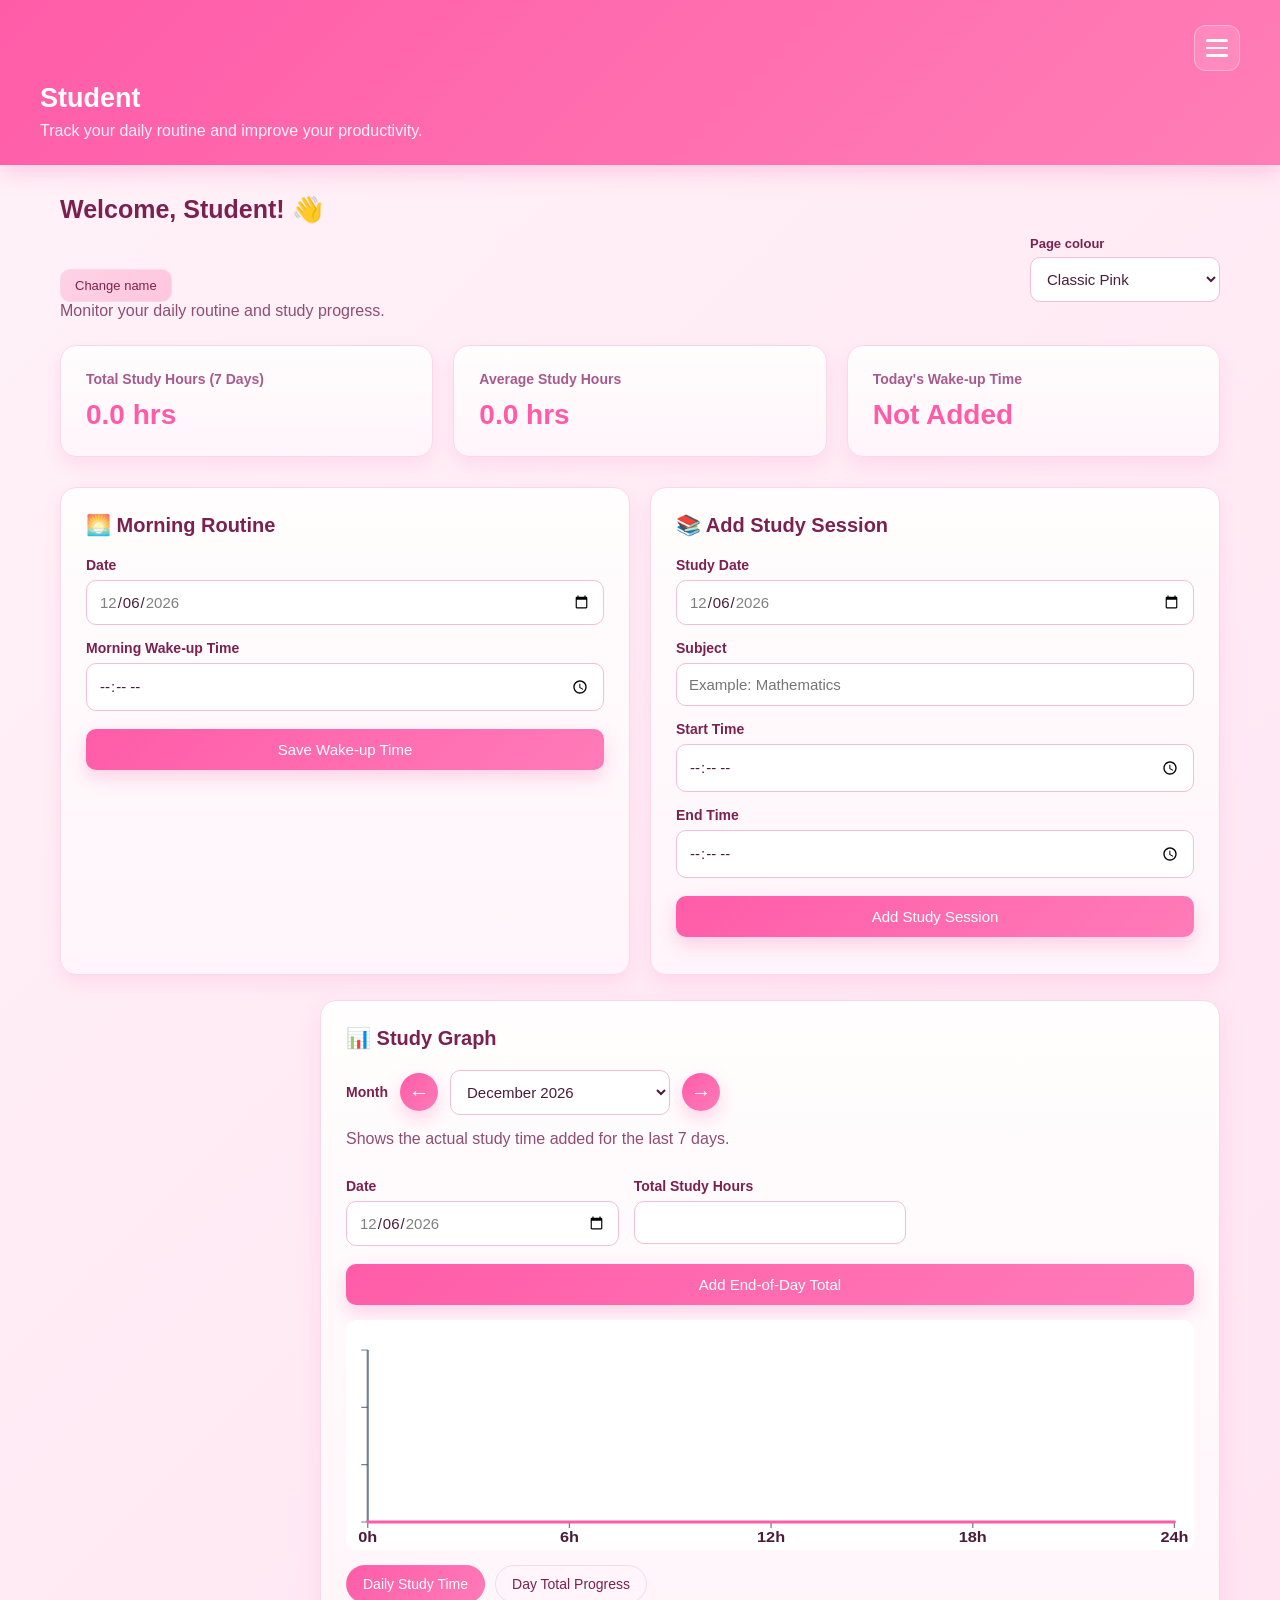
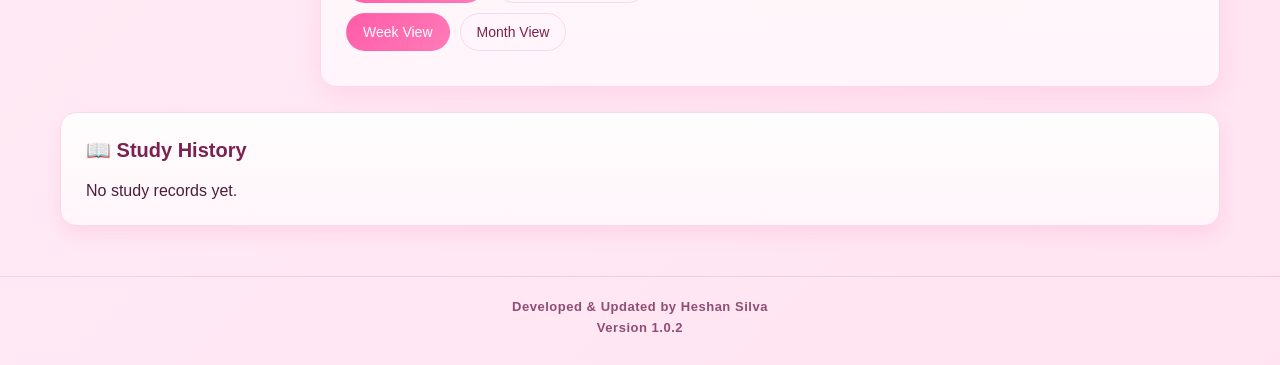
==== index.html @ 275be439 "version1.0.2" ====
<!DOCTYPE html>
<html lang="en">
<head>
<meta charset="UTF-8">
<meta name="viewport" content="width=device-width, initial-scale=1.0">

<title>Student Study Tracker</title>

<link rel="stylesheet" href="style.css">
</head>

<body>

<header>
    <div class="header-top">
        <div class="menu-panel hidden" id="menuPanel">
            <button type="button" id="clearDataBtn" class="menu-clear-btn">Clear data</button>
        </div>

        <button type="button" class="menu-button" id="menuToggle" aria-label="Open menu" aria-expanded="false">
            <span></span>
            <span></span>
            <span></span>
        </button>
    </div>

    <h1 class="header-title">
        <span id="headerUserName">Student</span>
    </h1>
    <p>Track your daily routine and improve your productivity.</p>
</header>

<div class="container">

    <div class="welcome">
        <h2>Welcome, <span id="welcomeName">Student</span>! 👋</h2>
        <div class="welcome-actions">
            <button type="button" id="changeNameBtn" class="small-btn">Change name</button>
            <div class="theme-selector">
                <label for="themeSelect">Page colour</label>
                <select id="themeSelect">
                    <option value="pink">Classic Pink</option>
                    <option value="blue">Ocean Blue</option>
                    <option value="green">Forest Green</option>
                    <option value="purple">Lavender</option>
                </select>
            </div>
        </div>
        <p>Monitor your daily routine and study progress.</p>
    </div>

    <!-- STATISTICS -->

    <div class="stats">

        <div class="stat-card">
            <h3>Total Study Hours (7 Days)</h3>
            <h2 id="totalHours">0 hrs</h2>
        </div>

        <div class="stat-card">
            <h3>Average Study Hours</h3>
            <h2 id="averageHours">0 hrs</h2>
        </div>

        <div class="stat-card">
            <h3>Today's Wake-up Time</h3>
            <h2 id="wakeDisplay">Not Added</h2>
        </div>

    </div>

    <div class="content">

        <!-- WAKE UP FORM -->

        <div class="card">

            <h2>🌅 Morning Routine</h2>

            <form id="wakeForm">

                <label>Date</label>
                <input type="date" id="wakeDate" required>

                <label>Morning Wake-up Time</label>
                <input type="time" id="wakeTime" required>

                <button type="submit" class="full">
                    Save Wake-up Time
                </button>

            </form>

            <p class="message" id="wakeMessage"></p>

        </div>

        <!-- STUDY FORM -->

        <div class="card">

            <h2>📚 Add Study Session</h2>

            <form id="studyForm">

                <label>Study Date</label>
                <input type="date" id="studyDate" required>

                <label>Subject</label>
                <input type="text" id="subject"
                placeholder="Example: Mathematics" required>

                <label>Start Time</label>
                <input type="time" id="startTime" required>

                <label>End Time</label>
                <input type="time" id="endTime" required>

                <button type="submit" class="full">
                    Add Study Session
                </button>

            </form>

            <p class="message" id="studyMessage"></p>

        </div>

    </div>

    <!-- STUDY GRAPH -->

    <div class="card chart-card">

        <h2>📊 Study Graph</h2>

        <div class="month-picker-row">
            <label for="monthPicker">Month</label>
            <button type="button" class="nav-btn" id="prevMonthBtn" aria-label="Previous month">←</button>
            <select id="monthPicker"></select>
            <button type="button" class="nav-btn" id="nextMonthBtn" aria-label="Next month">→</button>
        </div>

        <p id="chartDescription">Shows the actual study time added for the last 7 days.</p>

        <form id="dayTotalForm" class="comparison-form">
            <div class="comparison-row">
                <div>
                    <label>Date</label>
                    <input type="date" id="dayTotalDate" required>
                </div>

                <div>
                    <label>Total Study Hours</label>
                    <input type="number" id="dayTotalHours" min="0" step="0.5" required>
                </div>
            </div>

            <button type="submit" class="full">Add End-of-Day Total</button>
        </form>

        <p class="message" id="comparisonMessage"></p>

        <div class="chart" id="chart"></div>

        <div class="graph-toggle">
            <button type="button" class="toggle-btn active" data-graph="daily">Daily Study Time</button>
            <button type="button" class="toggle-btn" data-graph="progress">Day Total Progress</button>
        </div>

        <div class="graph-toggle range-toggle">
            <button type="button" class="toggle-btn active" data-range="week">Week View</button>
            <button type="button" class="toggle-btn" data-range="month">Month View</button>
        </div>

    </div>

    <!-- HISTORY -->

    <div class="card history">

        <h2>📖 Study History</h2>

        <div id="historyList">
            No study records yet.
        </div>

    </div>

</div>

<footer class="site-footer">
    <div class="site-footer__content">
        <span>Developed &amp; Updated by Heshan Silva</span>
        <span id="appVersion">Version 1.0.2</span>
    </div>
</footer>

<div id="nameModal" class="name-modal hidden" aria-live="polite">
    <div class="name-modal-card">
        <div class="name-modal-icon">✨</div>
        <h3>Welcome, friend!</h3>
        <p>Before we begin, what should we call you?</p>
        <form id="nameForm">
            <input type="text" id="userNameInput" placeholder="Enter your name" maxlength="30" autocomplete="off" required>
            <button type="submit" class="full">Start studying</button>
        </form>
    </div>
</div>

<div id="motivationModal" class="motivation-modal hidden" aria-live="polite">
    <div class="motivation-card">
        <button type="button" id="closeMotivation" class="close-motivation" aria-label="Close motivation">×</button>
        <img id="motivationImage" src="" alt="Motivational illustration" />
        <p id="motivationQuote">You are doing amazing!</p>
    </div>
</div>

<script src="script.js"></script>

</body>
</html>
---- style.css ----
:root {
    --bg-start: #fff2f8;
    --bg-end: #ffe3f1;
    --header-start: #ff5ca8;
    --header-end: #ff7eb6;
    --header-text: #fff1f8;
    --text-main: #4a1d3a;
    --text-heading: #7a214f;
    --text-subtle: #8f4d73;
    --card-bg-1: #fffdfd;
    --card-bg-2: #fff5fa;
    --card-border: #f8d9ea;
    --button-start: #ff5ca8;
    --button-end: #ff7bb8;
    --button-hover-start: #ee4d98;
    --button-hover-end: #ef6cab;
    --button-soft-start: #ffd2e6;
    --button-soft-end: #ffc6dd;
    --input-border: #f1bfd6;
    --input-focus: rgba(255, 107, 180, 0.12);
    --shadow: rgba(255, 110, 180, 0.15);
    --shadow-strong: rgba(255, 92, 168, 0.25);
    --muted-text: #a75b8d;
    --message-color: #c63d7d;
    --modal-overlay: rgba(116, 42, 82, 0.45);
    --select-bg: #fff;
}

body[data-theme="blue"] {
    --bg-start: #eef7ff;
    --bg-end: #dfeeff;
    --header-start: #3a86ff;
    --header-end: #65a9ff;
    --header-text: #edf6ff;
    --text-main: #163a5a;
    --text-heading: #234a73;
    --text-subtle: #4b6f94;
    --card-bg-1: #fafdff;
    --card-bg-2: #edf6ff;
    --card-border: #cfe3ff;
    --button-start: #3a86ff;
    --button-end: #65a9ff;
    --button-hover-start: #2d73d9;
    --button-hover-end: #4a92f5;
    --button-soft-start: #dfeeff;
    --button-soft-end: #cde3ff;
    --input-border: #bdd8ff;
    --input-focus: rgba(58, 134, 255, 0.14);
    --shadow: rgba(58, 134, 255, 0.15);
    --shadow-strong: rgba(58, 134, 255, 0.25);
    --muted-text: #4b6f94;
    --message-color: #1b5db6;
    --modal-overlay: rgba(15, 51, 93, 0.45);
}

body[data-theme="green"] {
    --bg-start: #eefaf2;
    --bg-end: #e3f8ea;
    --header-start: #2a9d68;
    --header-end: #4ec48a;
    --header-text: #eefdf4;
    --text-main: #153f2d;
    --text-heading: #235a43;
    --text-subtle: #527a68;
    --card-bg-1: #fbfffd;
    --card-bg-2: #f1fbf4;
    --card-border: #d2f0dc;
    --button-start: #2a9d68;
    --button-end: #4ec48a;
    --button-hover-start: #228a5b;
    --button-hover-end: #3dba7d;
    --button-soft-start: #e3f8ea;
    --button-soft-end: #d1f3df;
    --input-border: #cdeed9;
    --input-focus: rgba(42, 157, 104, 0.12);
    --shadow: rgba(42, 157, 104, 0.15);
    --shadow-strong: rgba(42, 157, 104, 0.25);
    --muted-text: #4a7f66;
    --message-color: #1d7a54;
    --modal-overlay: rgba(19, 71, 49, 0.45);
}

body[data-theme="purple"] {
    --bg-start: #f5f0ff;
    --bg-end: #ebe0ff;
    --header-start: #7c5cff;
    --header-end: #a57dff;
    --header-text: #f5f1ff;
    --text-main: #2e234b;
    --text-heading: #46386d;
    --text-subtle: #675a88;
    --card-bg-1: #fdfbff;
    --card-bg-2: #f4efff;
    --card-border: #e4d8ff;
    --button-start: #7c5cff;
    --button-end: #a57dff;
    --button-hover-start: #6548d9;
    --button-hover-end: #8b6af0;
    --button-soft-start: #efe7ff;
    --button-soft-end: #e2d5ff;
    --input-border: #d8c8ff;
    --input-focus: rgba(124, 92, 255, 0.12);
    --shadow: rgba(124, 92, 255, 0.15);
    --shadow-strong: rgba(124, 92, 255, 0.25);
    --muted-text: #66579d;
    --message-color: #5b3ec8;
    --modal-overlay: rgba(48, 34, 87, 0.45);
}

* {
    margin: 0;
    padding: 0;
    box-sizing: border-box;
    font-family: Arial, sans-serif;
}

body {
    background: linear-gradient(135deg, var(--bg-start) 0%, var(--bg-end) 100%);
    color: var(--text-main);
}

header {
    background: linear-gradient(135deg, var(--header-start) 0%, var(--header-end) 100%);
    color: white;
    padding: 25px 40px;
    box-shadow: 0 8px 20px var(--shadow-strong);
    position: relative;
}

.header-top {
    position: relative;
    display: flex;
    justify-content: flex-end;
    align-items: center;
    margin-bottom: 12px;
    width: 100%;
}

.menu-button {
    width: 46px;
    height: 46px;
    border: 1px solid rgba(255, 255, 255, 0.35);
    border-radius: 12px;
    background: rgba(255, 255, 255, 0.12);
    display: inline-flex;
    flex-direction: column;
    align-items: center;
    justify-content: center;
    gap: 5px;
    cursor: pointer;
    padding: 0;
    margin: 0;
    box-shadow: none;
}

.menu-button span {
    display: block;
    width: 22px;
    height: 2.5px;
    border-radius: 999px;
    background: #fff;
}

.menu-panel {
    position: absolute;
    top: 56px;
    right: 0;
    background: rgba(255, 255, 255, 0.96);
    border-radius: 12px;
    padding: 10px;
    box-shadow: 0 14px 28px rgba(30, 20, 36, 0.18);
    min-width: 170px;
    z-index: 12;
}

.menu-panel.hidden {
    display: none;
}

.menu-clear-btn {
    width: 100%;
    background: linear-gradient(135deg, var(--header-start) 0%, var(--header-end) 100%);
    color: #fff;
    border: none;
    border-radius: 10px;
    padding: 10px 12px;
    font-size: 14px;
    margin: 0;
    box-shadow: none;
}

.menu-clear-btn:hover {
    background: linear-gradient(135deg, var(--header-end) 0%, var(--header-start) 100%);
}

header h1 {
    font-size: 27px;
}

.header-title {
    display: flex;
    align-items: center;
    gap: 10px;
    flex-wrap: wrap;
}

.header-name-wrap,
.welcome-name-wrap {
    display: flex;
    align-items: center;
    gap: 10px;
    flex-wrap: wrap;
}

.mini-milestone {
    width: 34px;
    height: 34px;
    object-fit: contain;
    border-radius: 0;
    border: none;
    box-shadow: none;
    background: transparent;
    padding: 0;
}

.mini-milestone.hidden {
    display: none;
}

header p {
    margin-top: 8px;
    color: var(--header-text);
}

.container {
    max-width: 1200px;
    margin: auto;
    padding: 30px 20px;
}

.welcome {
    margin-bottom: 25px;
}

.welcome h2 {
    font-size: 25px;
    margin-bottom: 8px;
    color: var(--text-heading);
}

.welcome p {
    color: var(--text-subtle);
}

.welcome-actions {
    display: flex;
    flex-wrap: wrap;
    gap: 18px;
    align-items: end;
    justify-content: space-between;
    margin-top: 12px;
}

.theme-selector {
    min-width: 190px;
    display: flex;
    flex-direction: column;
    gap: 6px;
}

.theme-selector label {
    margin: 0;
    font-size: 13px;
    color: var(--text-heading);
}

.theme-selector select {
    max-width: 220px;
    background: var(--select-bg);
}

.stats {
    display: grid;
    grid-template-columns: repeat(3, 1fr);
    gap: 20px;
    margin-bottom: 30px;
}

.stat-card {
    background: linear-gradient(180deg, var(--card-bg-1) 0%, var(--card-bg-2) 100%);
    padding: 25px;
    border-radius: 16px;
    box-shadow: 0 8px 18px var(--shadow);
    border: 1px solid var(--card-border);
}

.stat-card h3 {
    color: var(--muted-text);
    font-size: 14px;
}

.stat-card h2 {
    margin-top: 12px;
    color: var(--button-start);
    font-size: 28px;
}

.content {
    display: grid;
    grid-template-columns: 1fr 1fr;
    gap: 20px;
}

.card {
    background: linear-gradient(180deg, var(--card-bg-1) 0%, var(--card-bg-2) 100%);
    padding: 25px;
    border-radius: 16px;
    box-shadow: 0 8px 18px var(--shadow);
    border: 1px solid var(--card-border);
}

.card h2 {
    margin-bottom: 20px;
    font-size: 20px;
    color: var(--text-heading);
}

label {
    display: block;
    margin: 15px 0 7px;
    font-weight: bold;
    font-size: 14px;
    color: var(--text-heading);
}

input, select {
    width: 100%;
    padding: 12px;
    border: 1px solid var(--input-border);
    border-radius: 10px;
    outline: none;
    font-size: 15px;
    background: #fff;
    color: var(--text-main);
}

input:focus, select:focus {
    border-color: var(--button-start);
    box-shadow: 0 0 0 3px var(--input-focus);
}

button {
    background: linear-gradient(135deg, var(--button-start) 0%, var(--button-end) 100%);
    color: white;
    border: none;
    padding: 12px 20px;
    border-radius: 10px;
    cursor: pointer;
    font-size: 15px;
    margin-top: 18px;
    box-shadow: 0 8px 18px var(--shadow-strong);
}

button:hover {
    background: linear-gradient(135deg, var(--button-hover-start) 0%, var(--button-hover-end) 100%);
}

.full {
    width: 100%;
}

.chart-card {
    margin-top: 25px;
    margin-left: auto;
    max-width: 900px;
    width: 100%;
    background: linear-gradient(180deg, var(--card-bg-1) 0%, var(--card-bg-2) 100%);
    border: 1px solid var(--card-border);
    box-shadow: 0 10px 24px var(--shadow);
}

.graph-toggle {
    display: flex;
    gap: 10px;
    margin: 15px 0 10px;
    flex-wrap: wrap;
    align-items: center;
}

.range-toggle {
    margin-top: 5px;
}

.toggle-btn {
    background: var(--card-bg-2);
    color: var(--text-heading);
    border: 1px solid var(--card-border);
    padding: 10px 16px;
    border-radius: 999px;
    cursor: pointer;
    font-size: 14px;
    margin: 0;
    box-shadow: none;
}

.toggle-btn.active {
    background: linear-gradient(135deg, var(--button-start) 0%, var(--button-end) 100%);
    color: white;
    border-color: transparent;
}

.comparison-form {
    margin: 15px 0 10px;
}

.month-picker-row {
    display: flex;
    align-items: center;
    gap: 12px;
    margin: 10px 0 15px;
    flex-wrap: wrap;
}

.month-picker-row label {
    margin: 0;
}

.month-picker-row select {
    max-width: 220px;
}

.nav-btn {
    width: 38px;
    height: 38px;
    border-radius: 50%;
    padding: 0;
    margin: 0;
    display: inline-flex;
    align-items: center;
    justify-content: center;
    font-size: 20px;
    line-height: 1;
}

.chart-card .graph-toggle,
.chart-card .month-picker-row {
    position: relative;
    z-index: 1;
}

.name-modal {
    position: fixed;
    inset: 0;
    background: var(--modal-overlay);
    display: flex;
    align-items: center;
    justify-content: center;
    z-index: 1100;
    padding: 20px;
}

.name-modal.hidden,
.motivation-modal.hidden {
    display: none;
}

.name-modal-card {
    width: min(420px, 90vw);
    background: linear-gradient(180deg, var(--card-bg-1) 0%, var(--card-bg-2) 100%);
    border: 1px solid var(--card-border);
    border-radius: 26px;
    box-shadow: 0 20px 45px var(--shadow-strong);
    padding: 28px 22px 22px;
    text-align: center;
}

.name-modal-icon {
    width: 74px;
    height: 74px;
    border-radius: 50%;
    background: linear-gradient(135deg, #ffd7ea 0%, #ffc0dc 100%);
    display: flex;
    align-items: center;
    justify-content: center;
    font-size: 32px;
    margin: 0 auto 16px;
    box-shadow: 0 10px 20px rgba(255, 122, 176, 0.2);
}

.name-modal-card h3 {
    color: var(--text-heading);
    font-size: 28px;
    margin-bottom: 8px;
}

.name-modal-card p {
    color: var(--text-subtle);
    font-size: 16px;
    margin-bottom: 18px;
}

.name-modal-card input {
    margin-top: 0;
    background: #fff;
    border: 1px solid var(--input-border);
}

.name-modal-card button {
    margin-top: 16px;
}

.small-btn {
    background: linear-gradient(135deg, var(--button-soft-start) 0%, var(--button-soft-end) 100%);
    color: var(--text-heading);
    border: 1px solid var(--card-border);
    padding: 8px 14px;
    font-size: 13px;
    margin: 10px 0 0;
    box-shadow: none;
}

.small-btn:hover {
    background: linear-gradient(135deg, var(--card-bg-2) 0%, var(--button-soft-end) 100%);
}

.motivation-modal {
    position: fixed;
    inset: 0;
    background: rgba(74, 29, 58, 0.48);
    display: flex;
    align-items: center;
    justify-content: center;
    z-index: 1000;
    padding: 20px;
}

.motivation-card {
    width: min(420px, 90vw);
    background: linear-gradient(180deg, var(--card-bg-1) 0%, var(--card-bg-2) 100%);
    border: 1px solid var(--card-border);
    border-radius: 24px;
    box-shadow: 0 18px 40px var(--shadow-strong);
    padding: 18px;
    position: relative;
    text-align: center;
    overflow: hidden;
}

.motivation-card img {
    width: 100%;
    height: 260px;
    object-fit: cover;
    border-radius: 18px;
    display: block;
    margin-bottom: 16px;
    border: 2px solid #ffd9eb;
    box-shadow: 0 10px 20px rgba(145, 53, 90, 0.12);
}

.motivation-card p {
    font-size: 18px;
    color: var(--text-heading);
    font-weight: 700;
    line-height: 1.5;
    margin: 0;
}

.close-motivation {
    position: absolute;
    top: 18px;
    right: 18px;
    width: 42px;
    height: 42px;
    padding: 0;
    border: 2px solid var(--card-border);
    border-radius: 50%;
    background: rgba(255, 255, 255, 0.95);
    color: var(--text-heading);
    font-size: 28px;
    font-weight: 300;
    line-height: 1;
    cursor: pointer;
    box-shadow: 0 8px 18px var(--shadow);
    display: flex;
    align-items: center;
    justify-content: center;
    text-align: center;
    z-index: 2;
    transition: transform 0.2s ease, box-shadow 0.2s ease, background 0.2s ease;
}

.close-motivation:hover {
    background: #fff4fa;
    transform: translateY(-1px) scale(1.02);
    box-shadow: 0 10px 22px rgba(128, 40, 74, 0.22);
}

.comparison-row {
    display: grid;
    grid-template-columns: repeat(3, 1fr);
    gap: 15px;
}

#chartDescription {
    color: #8f4d73;
    margin-bottom: 10px;
}

.chart {
    height: 230px;
    background: #fff;
    border-radius: 12px;
    overflow: hidden;
    position: relative;
    margin-top: 15px;
    transition: all 0.45s ease;
}

#chart svg {
    display: block;
    width: 100%;
    height: 100%;
    background: #fff;
    transition: transform 0.45s ease, opacity 0.35s ease;
}

.bar-container {
    display: none;
}

.history {
    margin-top: 25px;
}

.record {
    display: flex;
    justify-content: space-between;
    align-items: center;
    padding: 15px 0;
    border-bottom: 1px solid #f9d9ea;
    gap: 10px;
}

.record small {
    color: var(--text-subtle);
}

.delete {
    background: linear-gradient(135deg, var(--button-start) 0%, var(--button-hover-start) 100%);
    padding: 8px 12px;
    margin: 0;
    font-size: 12px;
}

.delete:hover {
    background: linear-gradient(135deg, var(--button-hover-start) 0%, var(--button-hover-end) 100%);
}

.message {
    margin-top: 12px;
    color: var(--message-color);
    font-size: 14px;
}

.site-footer {
    text-align: center;
    padding: 22px 20px 30px;
    color: var(--text-subtle);
    font-size: 13px;
    font-weight: 700;
    letter-spacing: 0.04em;
    border-top: 1px solid rgba(122, 33, 79, 0.12);
    margin-top: 20px;
}

.site-footer__content {
    display: flex;
    flex-direction: column;
    justify-content: center;
    align-items: center;
    gap: 6px;
}

.site-footer__content span {
    display: inline-block;
}

@media(max-width: 750px) {

    .stats {
        grid-template-columns: 1fr;
    }

    .content {
        grid-template-columns: 1fr;
    }

    .comparison-row {
        grid-template-columns: 1fr;
    }

    .chart {
        height: 260px;
    }

    header {
        padding: 22px;
    }

}
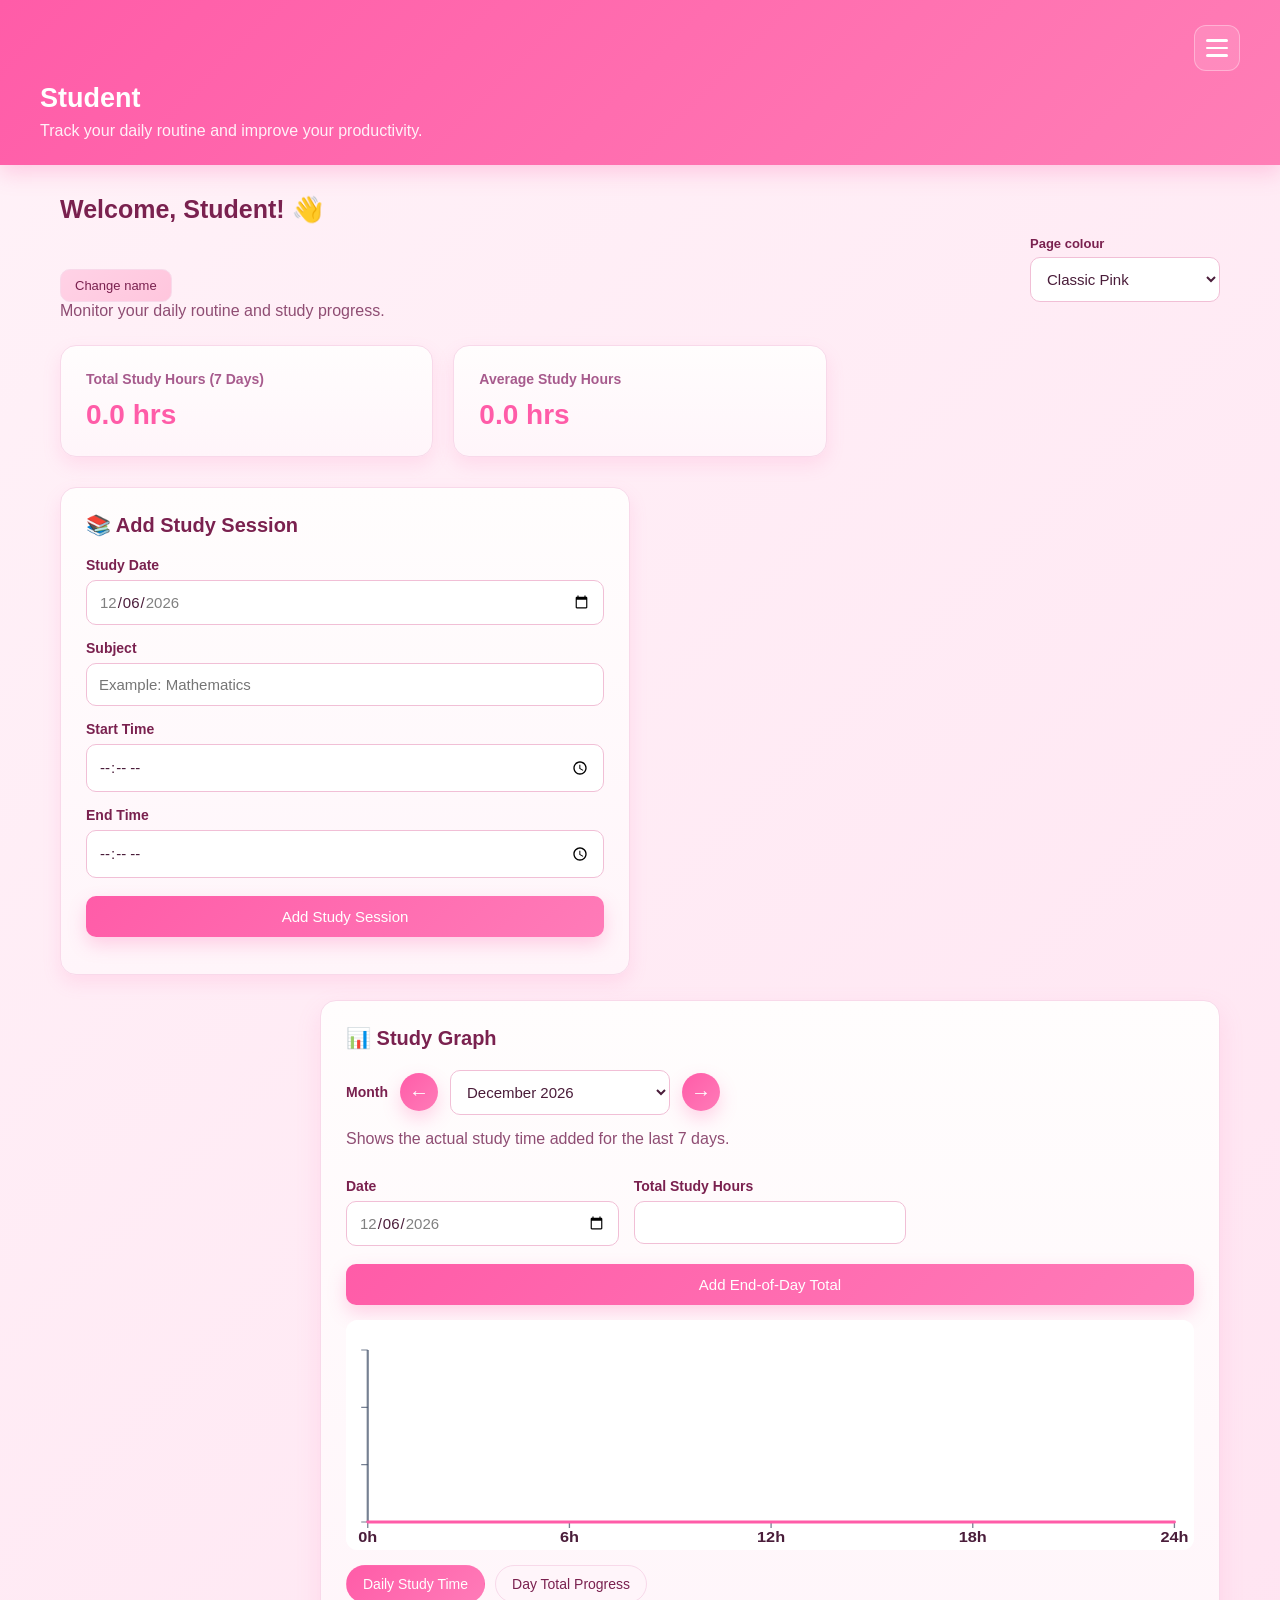
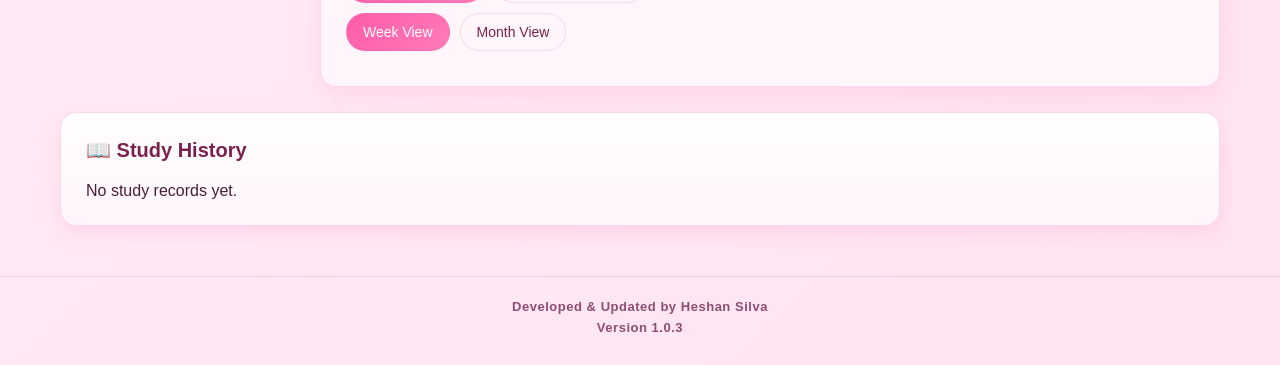
==== commit 7c8cdef0: "version 1.0.3" ====
--- a/index.html
+++ b/index.html
@@ -64,38 +64,9 @@
             <h2 id="averageHours">0 hrs</h2>
         </div>
 
-        <div class="stat-card">
-            <h3>Today's Wake-up Time</h3>
-            <h2 id="wakeDisplay">Not Added</h2>
-        </div>
-
     </div>
 
     <div class="content">
-
-        <!-- WAKE UP FORM -->
-
-        <div class="card">
-
-            <h2>🌅 Morning Routine</h2>
-
-            <form id="wakeForm">
-
-                <label>Date</label>
-                <input type="date" id="wakeDate" required>
-
-                <label>Morning Wake-up Time</label>
-                <input type="time" id="wakeTime" required>
-
-                <button type="submit" class="full">
-                    Save Wake-up Time
-                </button>
-
-            </form>
-
-            <p class="message" id="wakeMessage"></p>
-
-        </div>
 
         <!-- STUDY FORM -->
 
@@ -194,7 +165,7 @@
 <footer class="site-footer">
     <div class="site-footer__content">
         <span>Developed &amp; Updated by Heshan Silva</span>
-        <span id="appVersion">Version 1.0.2</span>
+        <span id="appVersion">Version 1.0.3</span>
     </div>
 </footer>
 
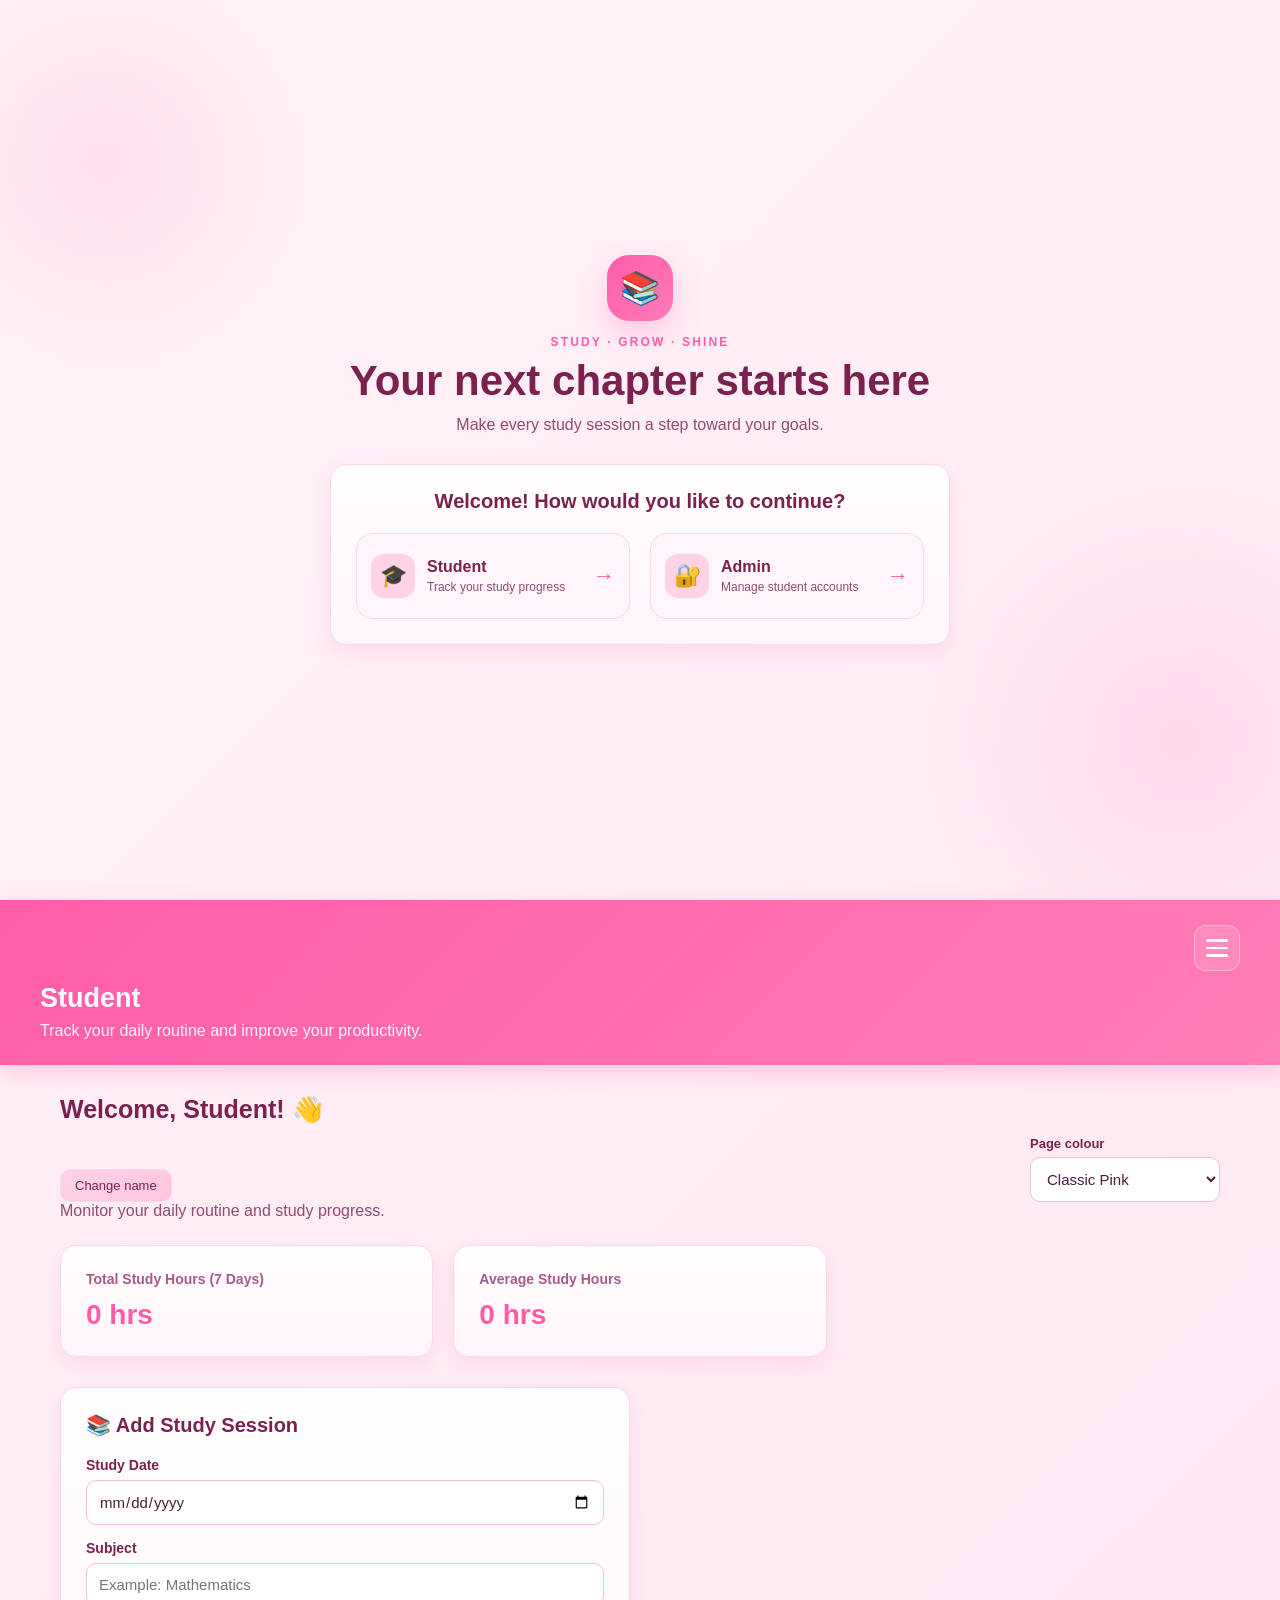
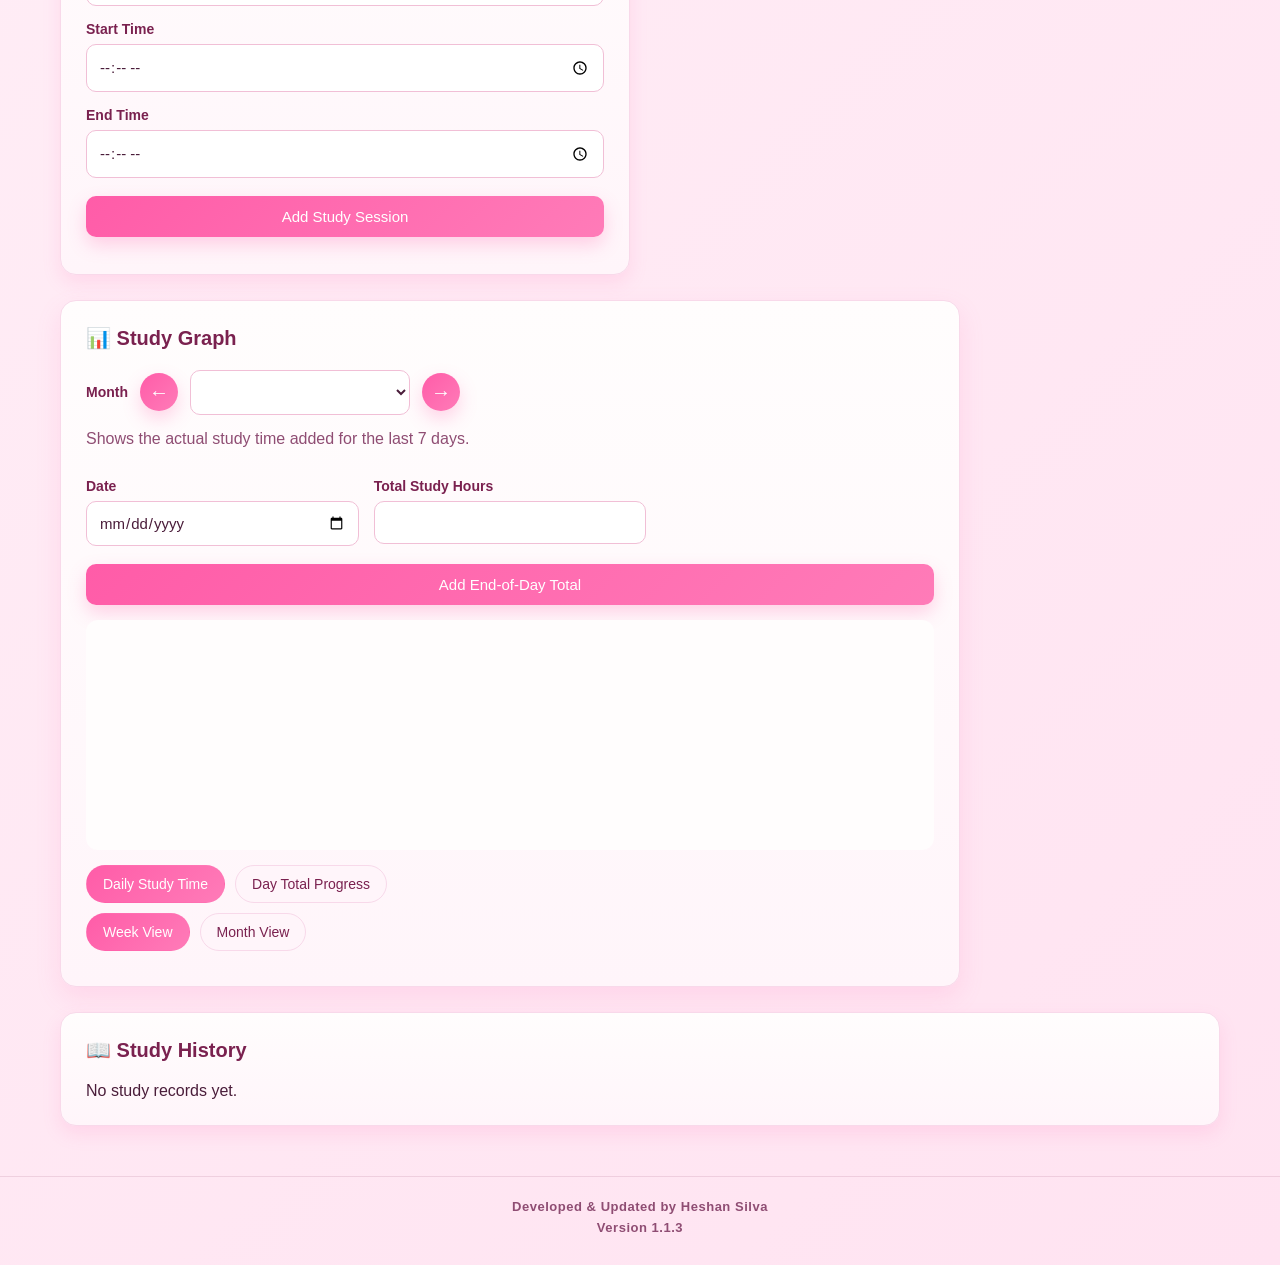
==== commit 227484af: "version 1.1.3" ====
--- a/index.html
+++ b/index.html
@@ -2,6 +2,12 @@
 <!DOCTYPE html>
 <html lang="en">
 <head>
+    <script src="https://cdn.jsdelivr.net/npm/@supabase/supabase-js@2"></script>
+
+<script>
+    window.SUPABASE_URL = "https://uukckzpesktlyoybrdzk.supabase.co";
+    window.SUPABASE_ANON_KEY = "sb_publishable_XmiXWn0lBT5z4k8K_JSIgA_9KcdSevV";
+</script>
 <meta charset="UTF-8">
 <meta name="viewport" content="width=device-width, initial-scale=1.0">
 
@@ -11,10 +17,113 @@
 </head>
 
 <body>
+
+    <div id="authSection" class="container auth-shell">
+    <div id="authQuoteLayer" class="auth-quote-layer" aria-hidden="true"></div>
+    <div class="auth-brand">
+        <div class="auth-brand-mark" aria-hidden="true">📚</div>
+        <p class="auth-eyebrow">STUDY · GROW · SHINE</p>
+        <h1>Your next chapter starts here</h1>
+        <p class="auth-tagline">Make every study session a step toward your goals.</p>
+    </div>
+
+    <div id="authChoice" class="card auth-choice">
+        <h2>Welcome! How would you like to continue?</h2>
+        <div class="auth-choice-buttons">
+            <button type="button" id="studentLoginChoice">
+                <span class="auth-option-icon" aria-hidden="true">🎓</span>
+                <span class="auth-option-copy">
+                    <strong>Student</strong>
+                    <small>Track your study progress</small>
+                </span>
+                <span class="auth-option-arrow" aria-hidden="true">→</span>
+            </button>
+            <button type="button" id="adminLoginChoice">
+                <span class="auth-option-icon" aria-hidden="true">🔐</span>
+                <span class="auth-option-copy">
+                    <strong>Admin</strong>
+                    <small>Manage student accounts</small>
+                </span>
+                <span class="auth-option-arrow" aria-hidden="true">→</span>
+            </button>
+        </div>
+    </div>
+
+    <div id="studentChoice" class="card auth-choice hidden">
+        <h2>Are you a new student or do you want to log in?</h2>
+        <div class="auth-choice-buttons">
+            <button type="button" id="newStudentChoice">
+                <span class="auth-option-icon" aria-hidden="true">🌱</span>
+                <span class="auth-option-copy">
+                    <strong>New Student</strong>
+                    <small>Create your account</small>
+                </span>
+                <span class="auth-option-arrow" aria-hidden="true">→</span>
+            </button>
+            <button type="button" id="existingStudentChoice">
+                <span class="auth-option-icon" aria-hidden="true">🔑</span>
+                <span class="auth-option-copy">
+                    <strong>Student Login</strong>
+                    <small>I already have an account</small>
+                </span>
+                <span class="auth-option-arrow" aria-hidden="true">→</span>
+            </button>
+        </div>
+        <button type="button" id="backToRoleChoice" class="full">Back</button>
+    </div>
+
+    <div id="authForms" class="auth-forms hidden">
+    <div id="loginCard" class="card">
+        <h2 id="loginTitle">Student Login</h2>
+
+        <form id="loginForm">
+            <label>Username</label>
+            <input type="text" id="loginUsername" required>
+
+            <label>Password</label>
+            <input type="password" id="loginPassword" required>
+
+            <button type="submit" class="full">
+                Login
+            </button>
+        </form>
+
+        <p id="loginMessage" class="message"></p>
+        <button type="button" id="backToAuthChoice" class="full">Back</button>
+    </div>
+
+    <div id="registerCard" class="card">
+        <h2>Create New Account</h2>
+
+        <form id="registerForm">
+            <label>Full Name</label>
+            <input type="text" id="registerName" required>
+
+            <label>Username</label>
+            <input type="text" id="registerUsername" required>
+
+            <label>Password</label>
+            <input type="password" id="registerPassword"
+                   minlength="6" required>
+
+            <button type="submit" class="full">
+                Register
+            </button>
+        </form>
+
+        <p id="registerMessage" class="message"></p>
+        <button type="button" id="backFromRegistration" class="full">Back</button>
+    </div>
+    </div>
+
+</div>
 
 <header>
     <div class="header-top">
         <div class="menu-panel hidden" id="menuPanel">
+            <button type="button" id="logoutBtn" class="menu-clear-btn">
+    Logout
+</button>
             <button type="button" id="clearDataBtn" class="menu-clear-btn">Clear data</button>
         </div>
 
@@ -162,10 +271,39 @@
 
 </div>
 
+
+<!-- ADMIN DASHBOARD -->
+
+<div id="adminDashboard" class="container hidden">
+
+    <div class="welcome">
+        <h2>Admin Dashboard</h2>
+        <p>Manage student accounts and view their study progress.</p>
+    </div>
+
+    <div class="card">
+        <h2>👨‍🎓 Student Accounts</h2>
+
+        <div id="studentList">
+            Loading students...
+        </div>
+    </div>
+
+    <div class="card">
+        <h2>📊 Student Study Details</h2>
+
+        <div id="studentDetails">
+            Select a student to view their study details.
+        </div>
+    </div>
+
+</div>
+
+
 <footer class="site-footer">
     <div class="site-footer__content">
         <span>Developed &amp; Updated by Heshan Silva</span>
-        <span id="appVersion">Version 1.0.3</span>
+        <span id="appVersion">Version 1.1.3</span>
     </div>
 </footer>
 
--- a/style.css
+++ b/style.css
@@ -24,6 +24,11 @@
     --message-color: #c63d7d;
     --modal-overlay: rgba(116, 42, 82, 0.45);
     --select-bg: #fff;
+    --graph-primary: #ff5ca8;
+    --graph-primary-glow: #ff9cc8;
+    --graph-secondary: #5b7cff;
+    --graph-secondary-glow: #a7b9ff;
+    --graph-axis: #8f4d73;
 }
 
 body[data-theme="blue"] {
@@ -51,6 +56,11 @@
     --muted-text: #4b6f94;
     --message-color: #1b5db6;
     --modal-overlay: rgba(15, 51, 93, 0.45);
+    --graph-primary: #3a86ff;
+    --graph-primary-glow: #8dbaff;
+    --graph-secondary: #16a6a1;
+    --graph-secondary-glow: #8bded9;
+    --graph-axis: #4b6f94;
 }
 
 body[data-theme="green"] {
@@ -78,6 +88,11 @@
     --muted-text: #4a7f66;
     --message-color: #1d7a54;
     --modal-overlay: rgba(19, 71, 49, 0.45);
+    --graph-primary: #2a9d68;
+    --graph-primary-glow: #78d5a5;
+    --graph-secondary: #d68a24;
+    --graph-secondary-glow: #f0c77e;
+    --graph-axis: #527a68;
 }
 
 body[data-theme="purple"] {
@@ -105,6 +120,11 @@
     --muted-text: #66579d;
     --message-color: #5b3ec8;
     --modal-overlay: rgba(48, 34, 87, 0.45);
+    --graph-primary: #7c5cff;
+    --graph-primary-glow: #b7a5ff;
+    --graph-secondary: #d64f9b;
+    --graph-secondary-glow: #f0a3ce;
+    --graph-axis: #675a88;
 }
 
 * {
@@ -238,6 +258,239 @@
     padding: 30px 20px;
 }
 
+.hidden {
+    display: none !important;
+}
+
+.auth-shell {
+    width: 100%;
+    max-width: none;
+    min-height: 100vh;
+    margin: 0;
+    padding: 48px 24px;
+    position: relative;
+    isolation: isolate;
+    overflow: hidden;
+    display: flex;
+    flex-direction: column;
+    align-items: center;
+    justify-content: center;
+    gap: 30px;
+    background:
+        radial-gradient(circle at 8% 18%, var(--shadow) 0, transparent 220px),
+        radial-gradient(circle at 92% 82%, var(--shadow) 0, transparent 260px);
+}
+
+.auth-shell > :not(.auth-quote-layer) {
+    position: relative;
+    z-index: 1;
+}
+
+.auth-quote-layer {
+    position: absolute;
+    inset: 0;
+    overflow: hidden;
+    pointer-events: none;
+}
+
+.auth-floating-quote {
+    position: absolute;
+    width: min(250px, 30vw);
+    color: var(--button-start);
+    font-size: clamp(14px, 1.6vw, 20px);
+    font-weight: 700;
+    line-height: 1.45;
+    text-align: center;
+    opacity: 0.14;
+    animation: quote-float 12s ease-in-out infinite;
+}
+
+.auth-floating-quote:nth-child(1) {
+    top: 12%;
+    left: 4%;
+}
+
+.auth-floating-quote:nth-child(2) {
+    top: 20%;
+    right: 5%;
+}
+
+.auth-floating-quote:nth-child(3) {
+    bottom: 17%;
+    left: 8%;
+}
+
+.auth-floating-quote:nth-child(4) {
+    right: 7%;
+    bottom: 11%;
+}
+
+.auth-floating-quote:nth-child(5) {
+    top: 46%;
+    left: 2%;
+}
+
+.auth-floating-quote:nth-child(6) {
+    top: 48%;
+    right: 2%;
+}
+
+.auth-floating-quote:nth-child(7) {
+    bottom: 3%;
+    left: 34%;
+}
+
+.auth-floating-quote:nth-child(8) {
+    top: 3%;
+    right: 34%;
+}
+
+@keyframes quote-float {
+    0%, 100% {
+        transform: translate3d(0, 0, 0) rotate(-3deg);
+        opacity: 0.08;
+    }
+
+    25% {
+        transform: translate3d(34px, -24px, 0) rotate(3deg);
+        opacity: 0.22;
+    }
+
+    50% {
+        transform: translate3d(-12px, -50px, 0) rotate(-2deg);
+        opacity: 0.26;
+    }
+
+    75% {
+        transform: translate3d(-32px, -18px, 0) rotate(4deg);
+        opacity: 0.18;
+    }
+}
+
+.auth-brand,
+.auth-choice {
+    width: 100%;
+    max-width: 620px;
+    margin: 0 auto;
+    text-align: center;
+}
+
+.auth-brand-mark {
+    width: 66px;
+    height: 66px;
+    margin: 0 auto 14px;
+    display: grid;
+    place-items: center;
+    border-radius: 22px;
+    background: linear-gradient(135deg, var(--button-start), var(--button-end));
+    box-shadow: 0 12px 28px var(--shadow-strong);
+    font-size: 32px;
+}
+
+.auth-eyebrow {
+    margin-bottom: 8px;
+    color: var(--button-start);
+    font-size: 12px;
+    font-weight: 800;
+    letter-spacing: 0.18em;
+}
+
+.auth-brand h1 {
+    color: var(--text-heading);
+    font-size: clamp(28px, 5vw, 42px);
+    line-height: 1.15;
+}
+
+.auth-tagline {
+    margin-top: 10px;
+    color: var(--text-subtle);
+    font-size: 16px;
+}
+
+.auth-choice {
+    padding: 28px;
+    border-radius: 22px;
+    box-shadow: 0 18px 45px var(--shadow-strong);
+}
+
+.auth-choice h2 {
+    margin-bottom: 22px;
+    font-size: 19px;
+}
+
+.auth-choice-buttons,
+.auth-forms {
+    display: grid;
+    grid-template-columns: repeat(2, minmax(0, 1fr));
+    gap: 20px;
+}
+
+.auth-choice-buttons button {
+    min-height: 86px;
+    margin: 0;
+    padding: 14px;
+    display: flex;
+    align-items: center;
+    gap: 12px;
+    border: 1px solid var(--card-border);
+    border-radius: 16px;
+    background: var(--card-bg-2);
+    color: var(--text-heading);
+    text-align: left;
+    box-shadow: none;
+    transition: transform 0.2s ease, box-shadow 0.2s ease, border-color 0.2s ease;
+}
+
+.auth-choice-buttons button:hover {
+    transform: translateY(-3px);
+    border-color: var(--button-start);
+    background: var(--card-bg-1);
+    box-shadow: 0 10px 24px var(--shadow);
+}
+
+.auth-choice-buttons button:focus-visible {
+    outline: 3px solid var(--button-start);
+    outline-offset: 3px;
+}
+
+.auth-option-icon {
+    width: 44px;
+    height: 44px;
+    display: grid;
+    flex: 0 0 44px;
+    place-items: center;
+    border-radius: 13px;
+    background: var(--button-soft-start);
+    font-size: 22px;
+}
+
+.auth-option-copy {
+    display: flex;
+    flex: 1;
+    flex-direction: column;
+    gap: 4px;
+}
+
+.auth-option-copy strong {
+    font-size: 16px;
+}
+
+.auth-option-copy small {
+    color: var(--text-subtle);
+    font-size: 12px;
+}
+
+.auth-option-arrow {
+    color: var(--button-start);
+    font-size: 22px;
+    font-weight: bold;
+}
+
+.auth-forms.single-mode {
+    grid-template-columns: minmax(0, 520px);
+    justify-content: center;
+}
+
 .welcome {
     margin-bottom: 25px;
 }
@@ -371,7 +624,8 @@
 
 .chart-card {
     margin-top: 25px;
-    margin-left: auto;
+    margin-left: 0;
+    margin-right: auto;
     max-width: 900px;
     width: 100%;
     background: linear-gradient(180deg, var(--card-bg-1) 0%, var(--card-bg-2) 100%);
@@ -608,7 +862,7 @@
 
 .chart {
     height: 230px;
-    background: #fff;
+    background: var(--card-bg-1);
     border-radius: 12px;
     overflow: hidden;
     position: relative;
@@ -620,7 +874,7 @@
     display: block;
     width: 100%;
     height: 100%;
-    background: #fff;
+    background: var(--card-bg-1);
     transition: transform 0.45s ease, opacity 0.35s ease;
 }
 
@@ -687,6 +941,29 @@
 
 @media(max-width: 750px) {
 
+    .auth-shell {
+        padding: 32px 18px;
+        gap: 24px;
+    }
+
+    .auth-choice {
+        padding: 22px;
+    }
+
+    .auth-choice-buttons {
+        grid-template-columns: 1fr;
+    }
+
+    .auth-floating-quote {
+        width: 170px;
+        font-size: 13px;
+        opacity: 0.1;
+    }
+
+    .auth-forms {
+        grid-template-columns: 1fr;
+    }
+
     .stats {
         grid-template-columns: 1fr;
     }
@@ -706,5 +983,10 @@
     header {
         padding: 22px;
     }
-
-}
+}
+
+@media(prefers-reduced-motion: reduce) {
+    .auth-floating-quote {
+        animation: none;
+    }
+}
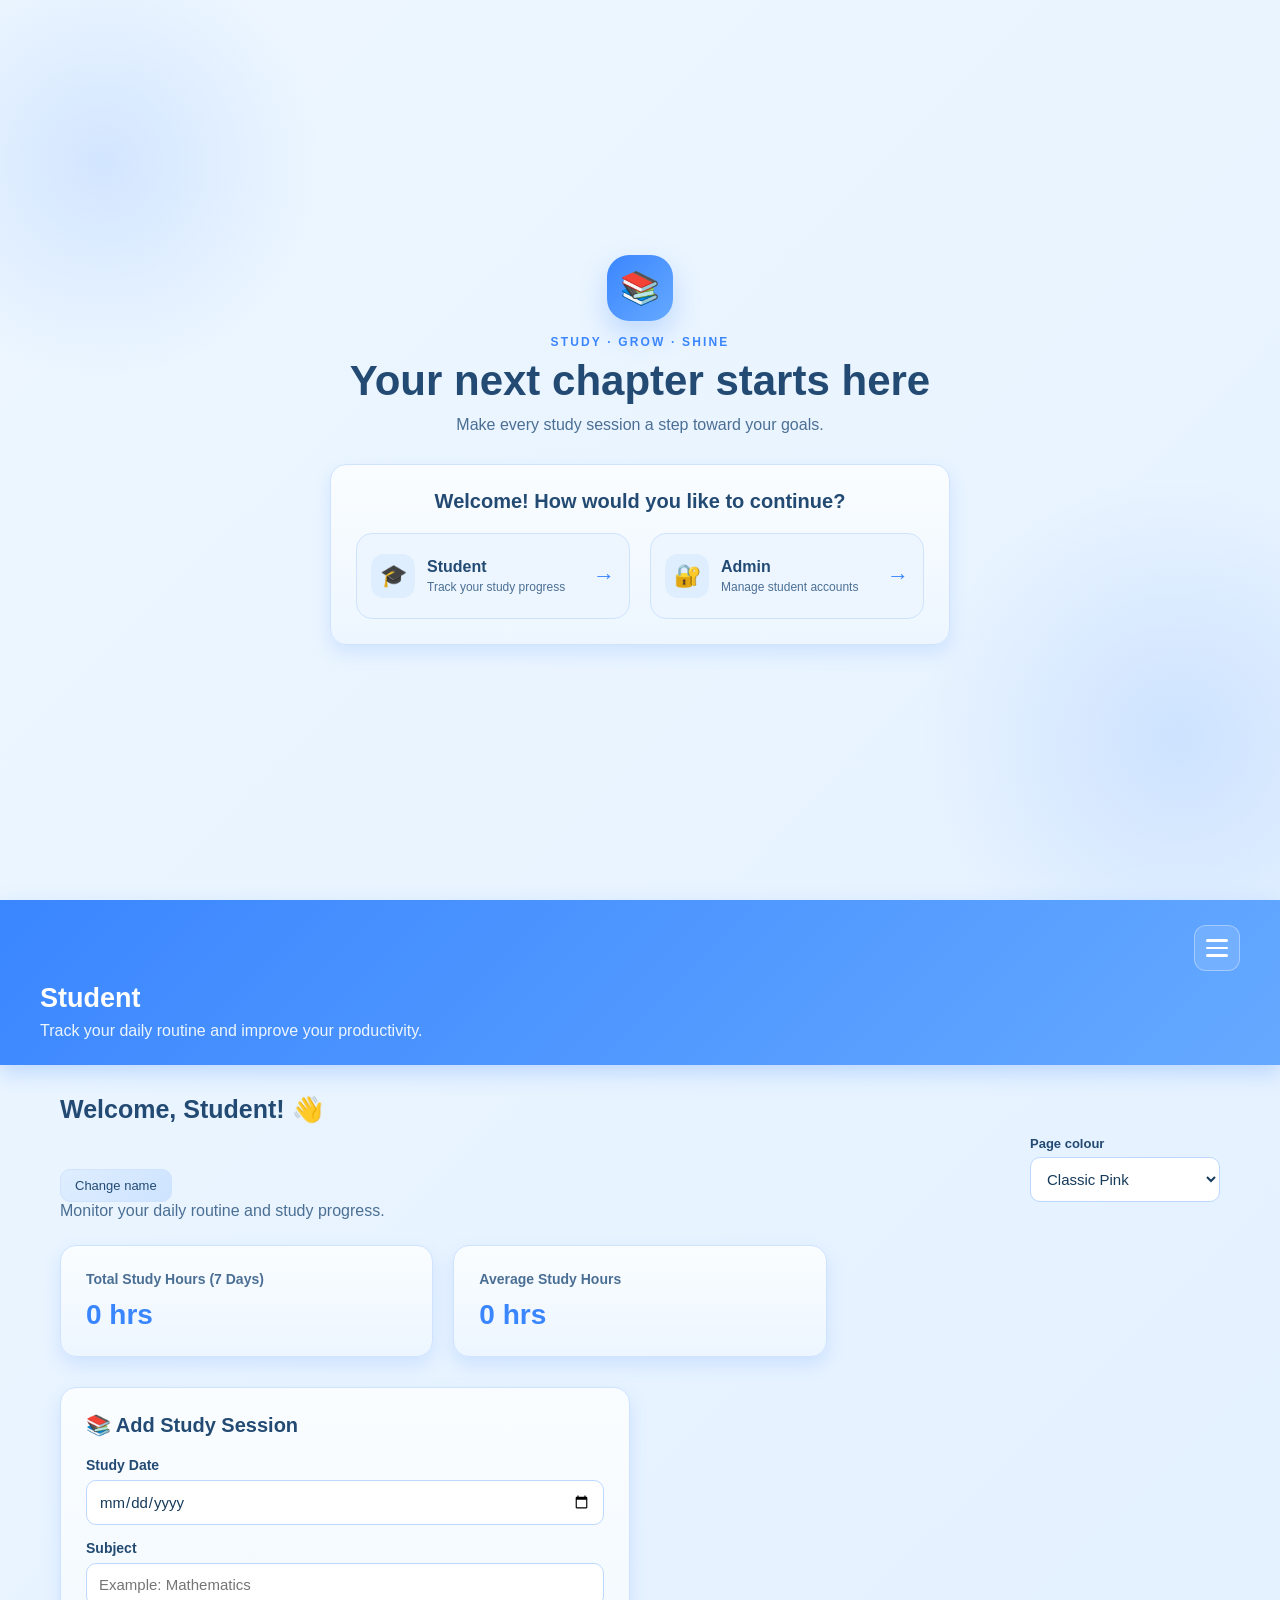
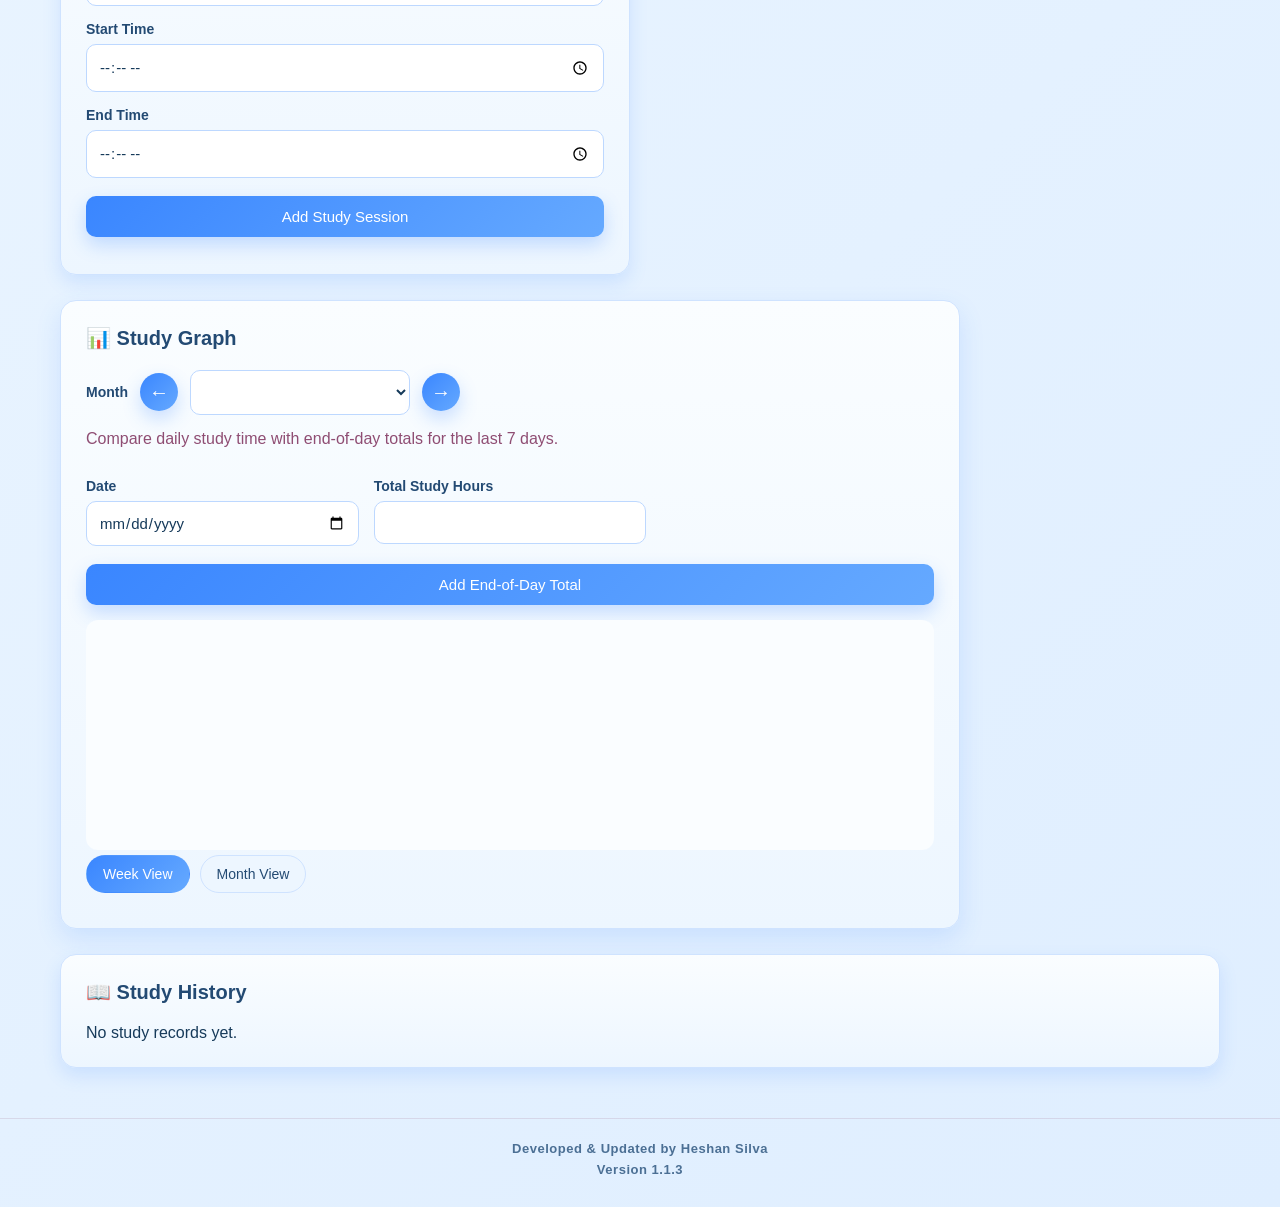
==== commit 533b8195: "colour changed" ====
--- a/index.html
+++ b/index.html
@@ -3,11 +3,7 @@
 <html lang="en">
 <head>
     <script src="https://cdn.jsdelivr.net/npm/@supabase/supabase-js@2"></script>
-
-<script>
-    window.SUPABASE_URL = "https://uukckzpesktlyoybrdzk.supabase.co";
-    window.SUPABASE_ANON_KEY = "sb_publishable_XmiXWn0lBT5z4k8K_JSIgA_9KcdSevV";
-</script>
+    <script src="supabase-config.js"></script>
 <meta charset="UTF-8">
 <meta name="viewport" content="width=device-width, initial-scale=1.0">
 
@@ -16,7 +12,7 @@
 <link rel="stylesheet" href="style.css">
 </head>
 
-<body>
+<body data-theme="blue">
 
     <div id="authSection" class="container auth-shell">
     <div id="authQuoteLayer" class="auth-quote-layer" aria-hidden="true"></div>
@@ -223,7 +219,7 @@
             <button type="button" class="nav-btn" id="nextMonthBtn" aria-label="Next month">→</button>
         </div>
 
-        <p id="chartDescription">Shows the actual study time added for the last 7 days.</p>
+        <p id="chartDescription">Compare daily study time with end-of-day totals for the last 7 days.</p>
 
         <form id="dayTotalForm" class="comparison-form">
             <div class="comparison-row">
@@ -244,11 +240,6 @@
         <p class="message" id="comparisonMessage"></p>
 
         <div class="chart" id="chart"></div>
-
-        <div class="graph-toggle">
-            <button type="button" class="toggle-btn active" data-graph="daily">Daily Study Time</button>
-            <button type="button" class="toggle-btn" data-graph="progress">Day Total Progress</button>
-        </div>
 
         <div class="graph-toggle range-toggle">
             <button type="button" class="toggle-btn active" data-range="week">Week View</button>
--- a/style.css
+++ b/style.css
@@ -425,7 +425,8 @@
     gap: 20px;
 }
 
-.auth-choice-buttons button {
+.auth-choice-buttons button,
+.auth-choice-buttons .auth-page-link {
     min-height: 86px;
     margin: 0;
     padding: 14px;
@@ -437,20 +438,38 @@
     background: var(--card-bg-2);
     color: var(--text-heading);
     text-align: left;
+    text-decoration: none;
     box-shadow: none;
     transition: transform 0.2s ease, box-shadow 0.2s ease, border-color 0.2s ease;
 }
 
-.auth-choice-buttons button:hover {
+.auth-choice-buttons button:hover,
+.auth-choice-buttons .auth-page-link:hover {
     transform: translateY(-3px);
     border-color: var(--button-start);
     background: var(--card-bg-1);
     box-shadow: 0 10px 24px var(--shadow);
 }
 
-.auth-choice-buttons button:focus-visible {
+.auth-choice-buttons button:focus-visible,
+.auth-choice-buttons .auth-page-link:focus-visible {
     outline: 3px solid var(--button-start);
     outline-offset: 3px;
+}
+
+.auth-back-link,
+.auth-success-link {
+    display: inline-block;
+    margin-top: 18px;
+    color: var(--text-heading);
+    font-weight: 700;
+    text-decoration: none;
+}
+
+.auth-back-link:hover,
+.auth-success-link:hover {
+    color: var(--button-start);
+    text-decoration: underline;
 }
 
 .auth-option-icon {
